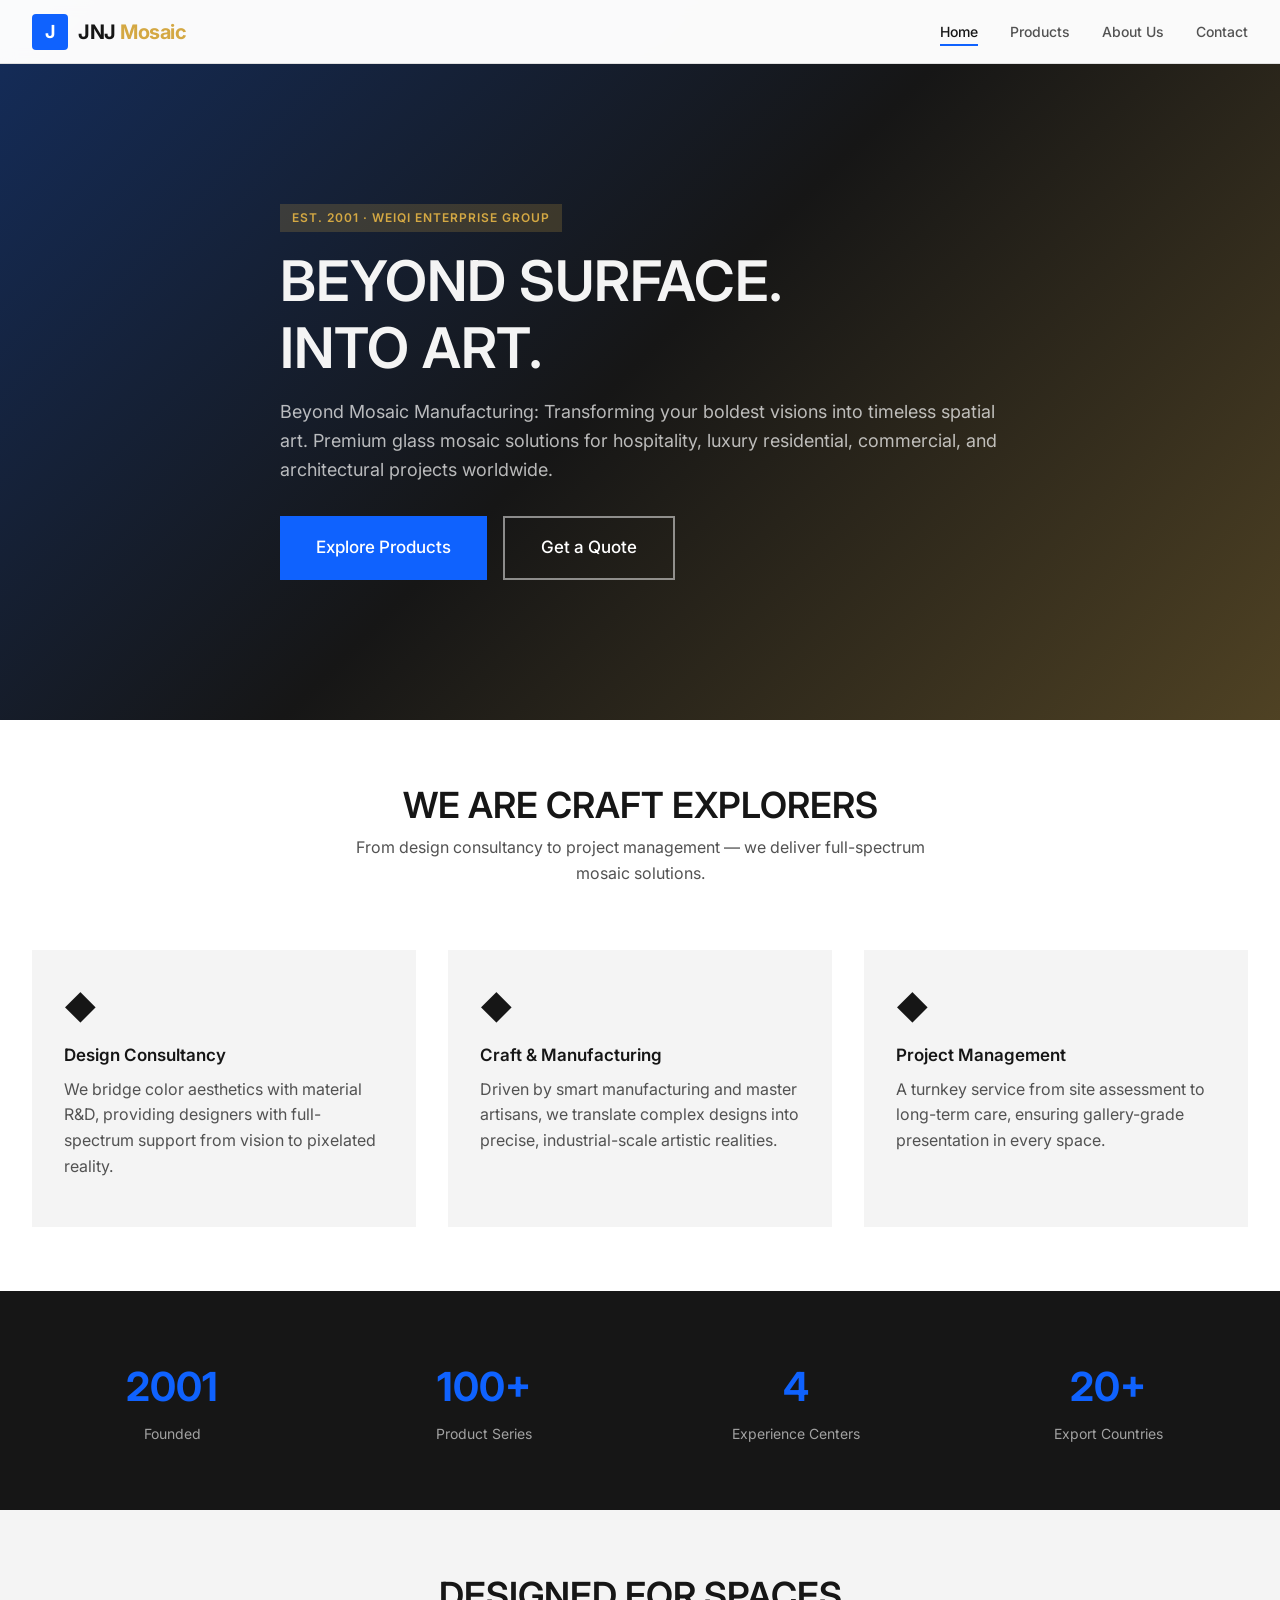
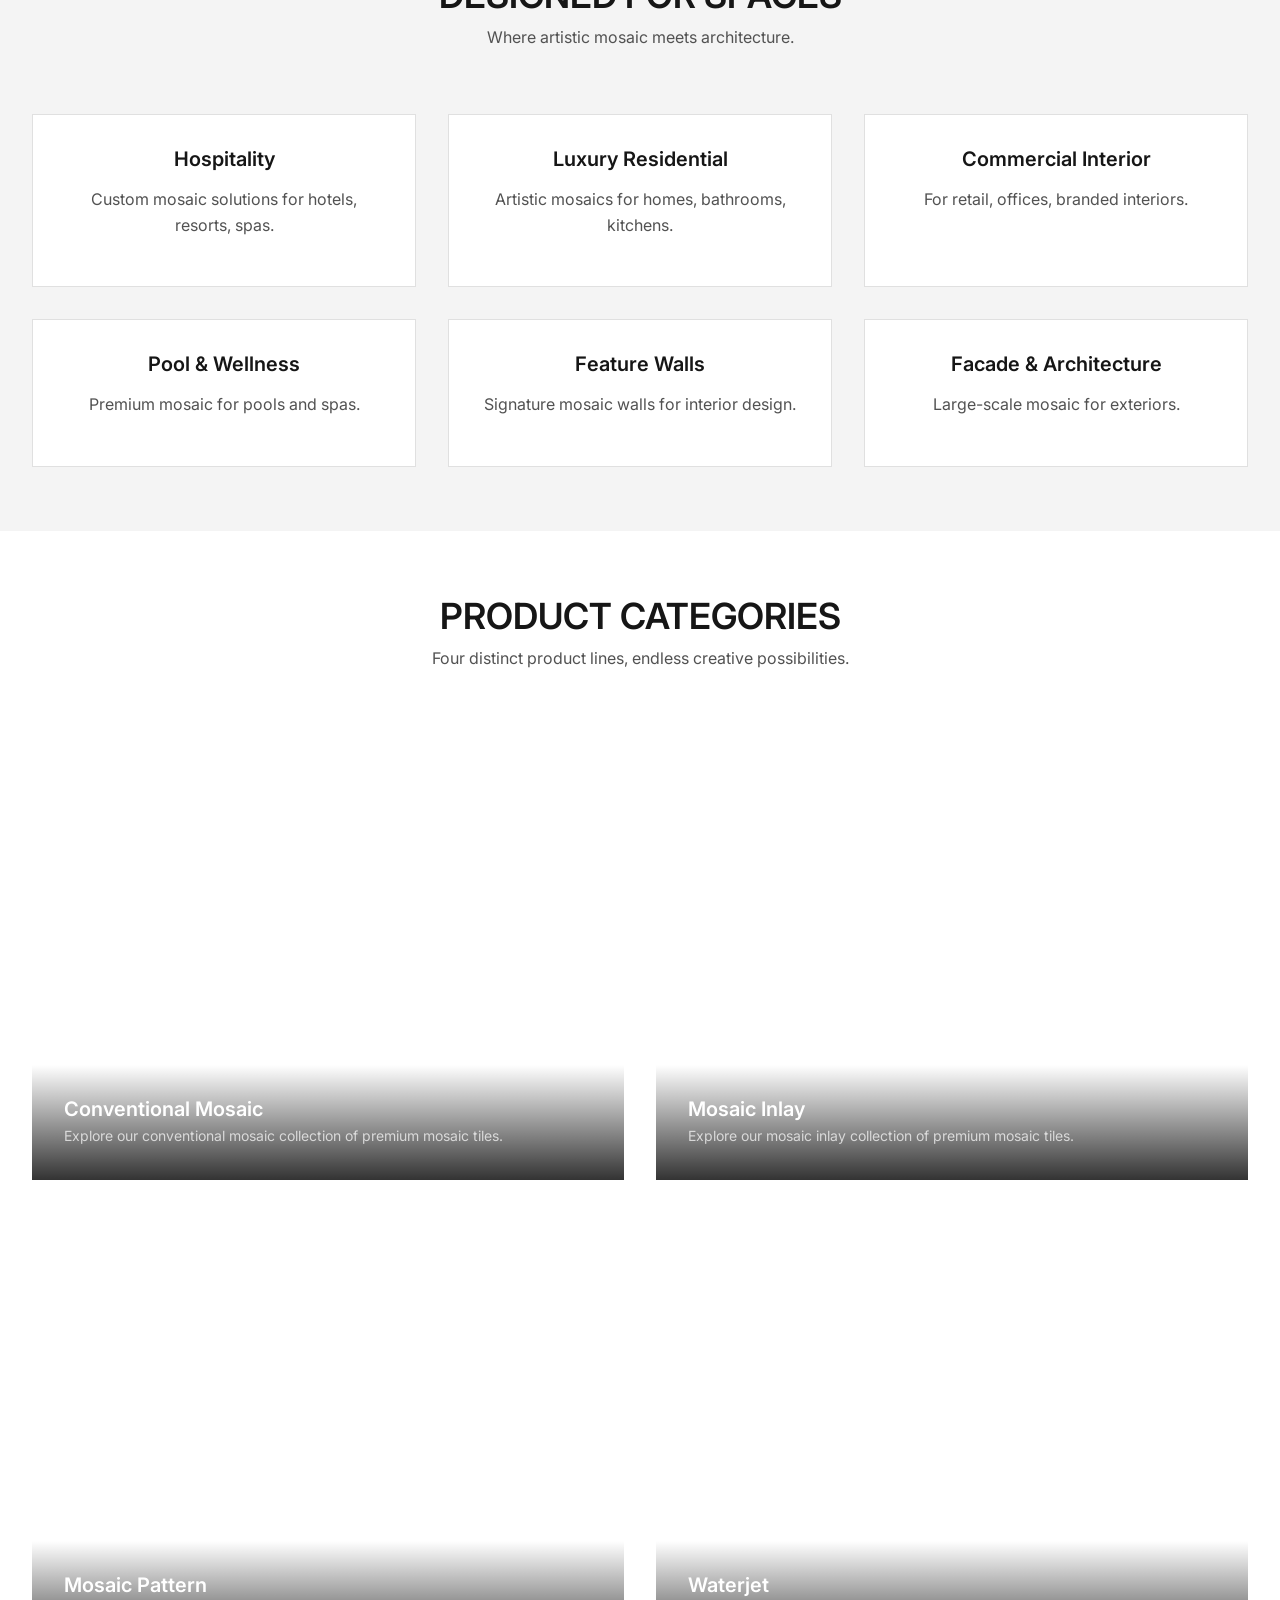
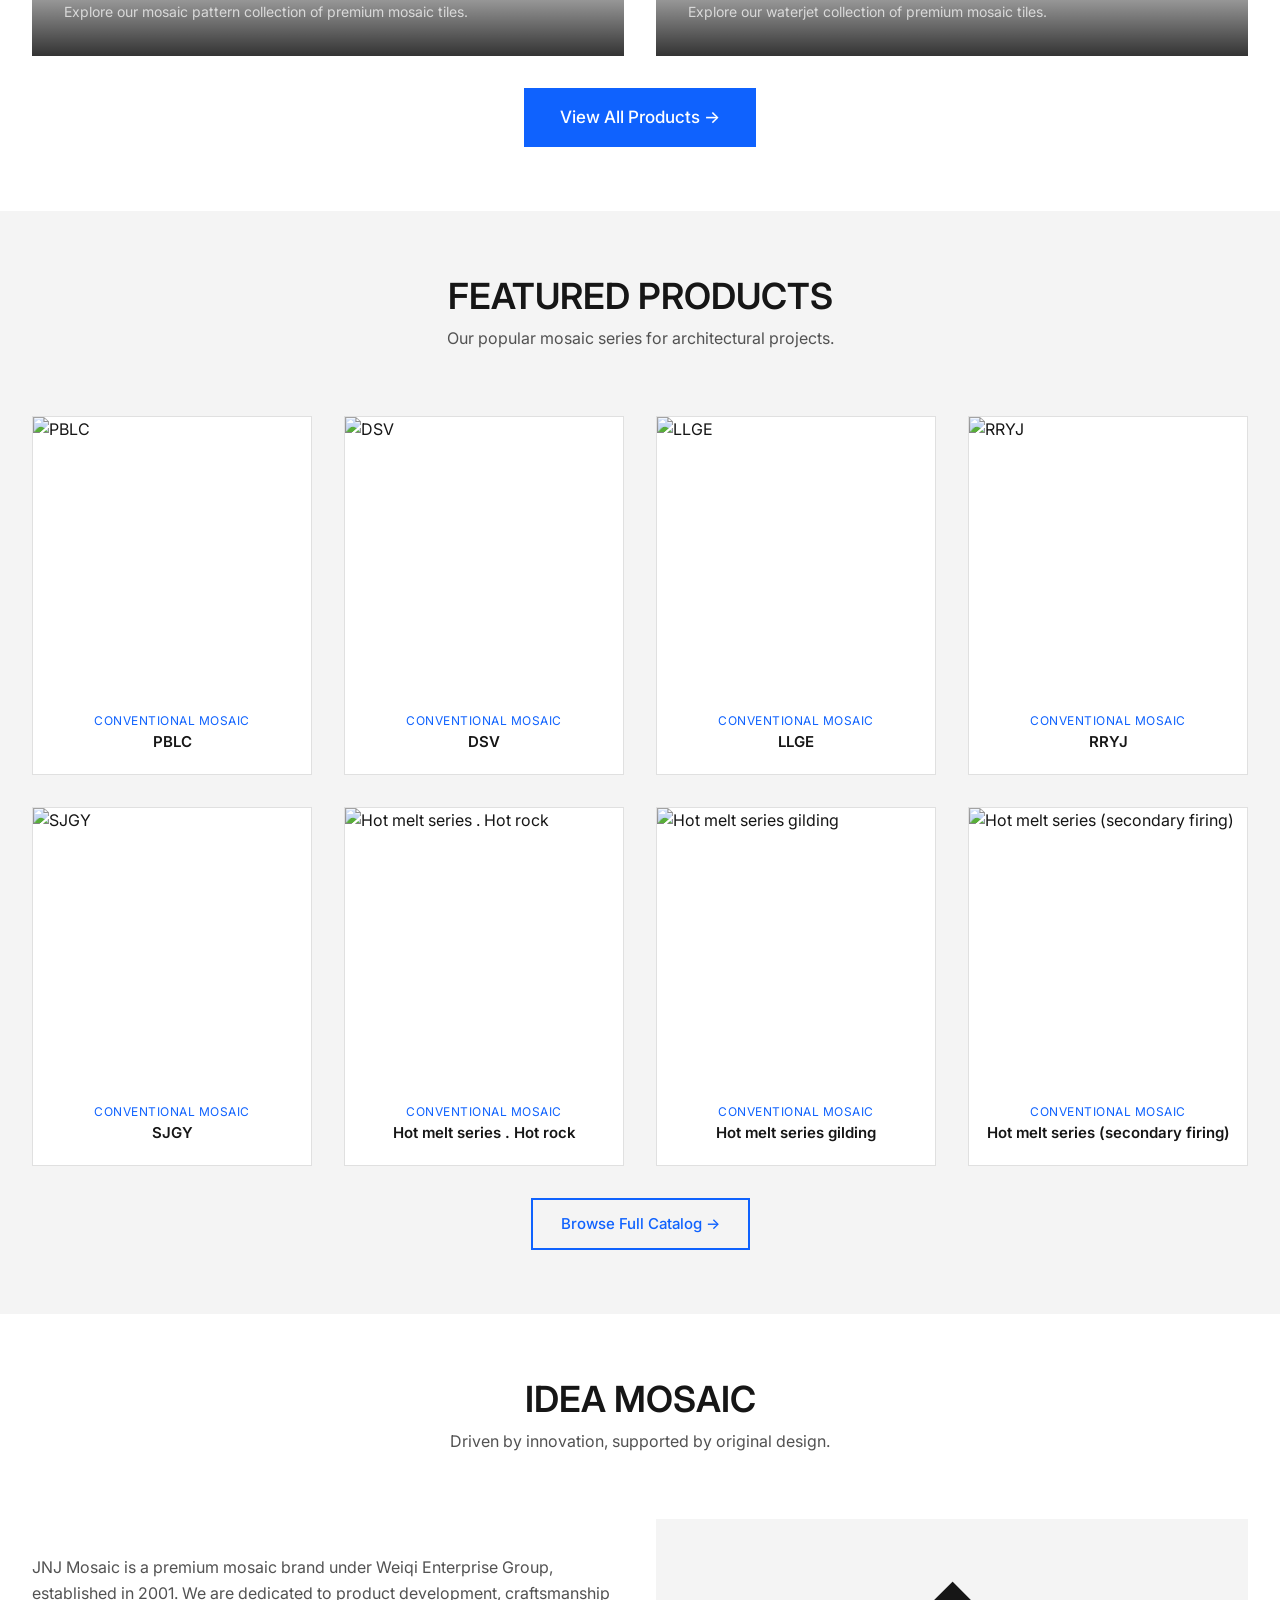
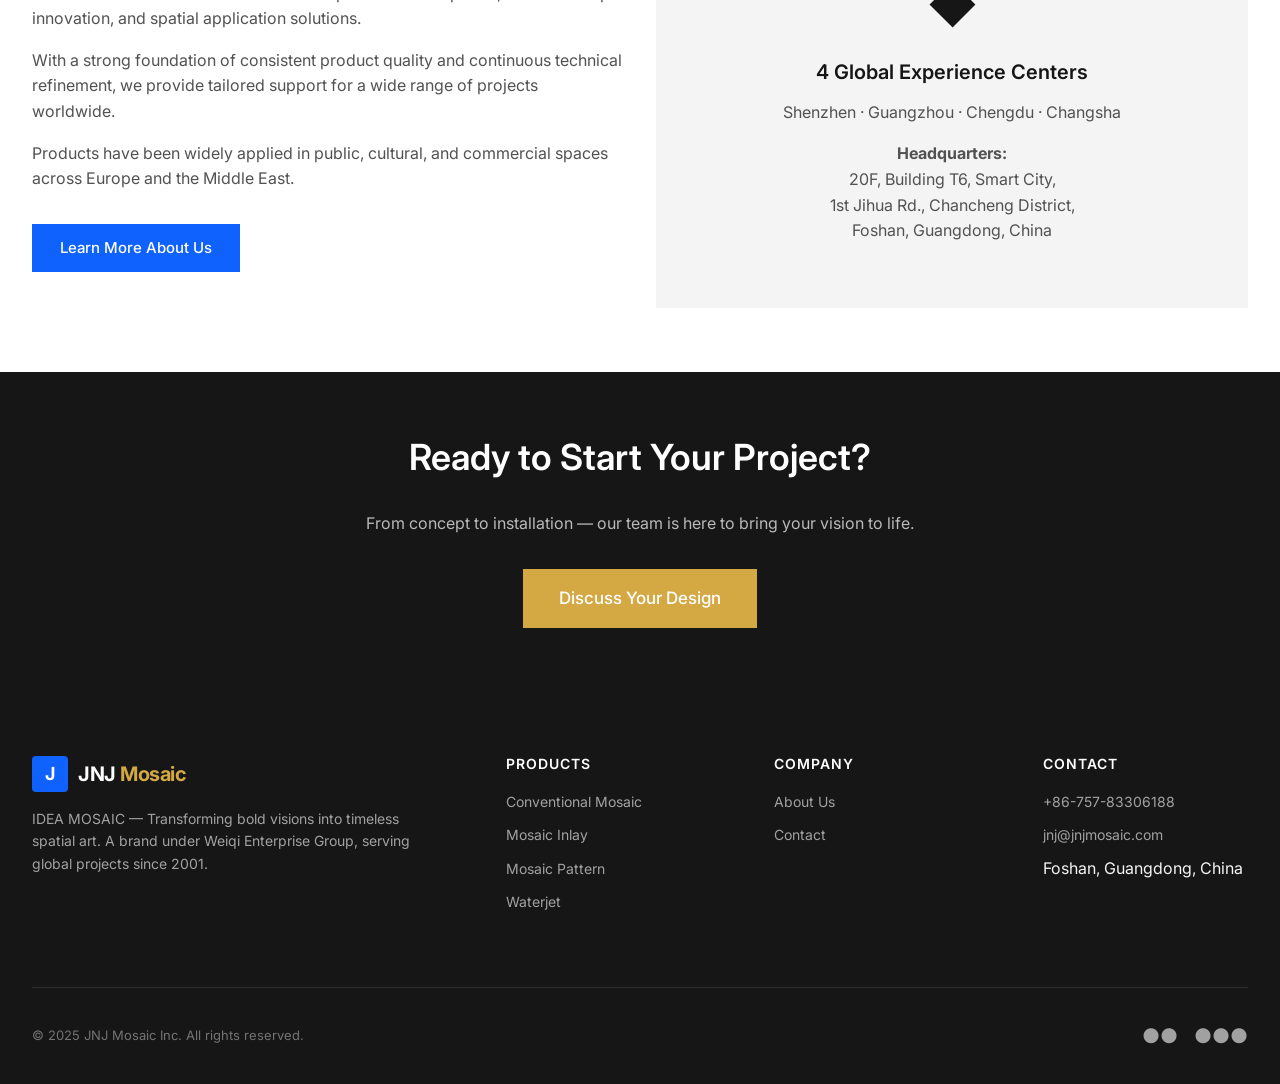
==== index.html @ 42813e52 "Add files via upload" ====
<!DOCTYPE html>
<html lang="en">
<head>
  <meta charset="UTF-8">
  <meta name="viewport" content="width=device-width, initial-scale=1.0">
  <meta name="title" content="JNJ Mosaic | Premium Glass Mosaic Tiles Manufacturer - Foshan, China">
  <meta name="description" content="JNJ Mosaic — premium glass mosaic tile manufacturer since 2001. Bespoke mosaic solutions for hospitality, luxury residential, and commercial projects worldwide.">
  <meta name="robots" content="index, follow">
  <meta property="og:type" content="website">
  <meta property="og:title" content="JNJ Mosaic | Premium Glass Mosaic Tiles Manufacturer - Foshan, China">
  <meta property="og:description" content="JNJ Mosaic — premium glass mosaic tile manufacturer since 2001. Bespoke mosaic solutions for hospitality, luxury residential, and commercial projects worldwide.">
  <meta property="og:url" content="https://jnjmosaic.vercel.app/">
  <meta name="twitter:card" content="summary_large_image">
  <link rel="preconnect" href="https://fonts.googleapis.com">
  <link rel="preconnect" href="https://fonts.gstatic.com" crossorigin>
  <link href="https://fonts.googleapis.com/css2?family=Inter:wght@400;500;600;700&display=swap" rel="stylesheet">
  <link rel="stylesheet" href="/css/style.css">
  <link rel="icon" type="image/svg+xml" href="data:image/svg+xml,<svg xmlns='http://www.w3.org/2000/svg' viewBox='0 0 36 36'><rect width='36' height='36' rx='4' fill='%230f62fe'/><text x='18' y='24' text-anchor='middle' fill='white' font-size='18' font-weight='700' font-family='Inter'>J</text></svg>">
  <title>JNJ Mosaic | Premium Glass Mosaic Tiles Manufacturer - Foshan, China</title>
</head>
<body>
  <header class="site-header">
    <div class="header-inner">
      <a href="/" class="logo">
        <svg width="36" height="36" viewBox="0 0 36 36" fill="none"><rect width="36" height="36" rx="4" fill="#0f62fe"/><text x="18" y="24" text-anchor="middle" fill="white" font-size="18" font-weight="700" font-family="Inter">J</text></svg>
        <span>JNJ <span class="accent">Mosaic</span></span>
      </a>
      <nav><ul class="nav-list">
        <li><a href="/" class="active">Home</a></li>
        <li><a href="/products.html" >Products</a></li>
        <li><a href="/about.html" >About Us</a></li>
        <li><a href="/contact.html" >Contact</a></li>
      </ul></nav>
      <button class="hamburger" aria-label="Menu">
        <span></span><span></span><span></span>
      </button>
    </div>
  </header>
  
<section class="hero">
  <div class="hero-bg" style="background:linear-gradient(135deg,#0f62fe 0%,#161616 50%,#d4a843 100%)"></div>
  <div class="container" style="position:relative;z-index:1">
    <div class="hero-content">
      <div class="hero-badge">Est. 2001 · Weiqi Enterprise Group</div>
      <h1>BEYOND SURFACE.<br>INTO ART.</h1>
      <p>Beyond Mosaic Manufacturing: Transforming your boldest visions into timeless spatial art. Premium glass mosaic solutions for hospitality, luxury residential, commercial, and architectural projects worldwide.</p>
      <div style="display:flex;gap:1rem;flex-wrap:wrap">
        <a href="/products.html" class="btn btn-primary btn-lg">Explore Products</a>
        <a href="/contact.html" class="btn btn-outline btn-lg" style="border-color:rgba(255,255,255,0.5);color:white">Get a Quote</a>
      </div>
    </div>
  </div>
</section>
<section class="section">
  <div class="container">
    <div class="section-title">
      <h2>WE ARE CRAFT EXPLORERS</h2>
      <p>From design consultancy to project management — we deliver full-spectrum mosaic solutions.</p>
    </div>
    <div class="feature-grid">
      <div class="card" style="padding:2rem;border:none;background:var(--color-bg-light)">
        <div class="feature-icon">&#9670;</div>
        <div class="feature-title">Design Consultancy</div>
        <p>We bridge color aesthetics with material R&D, providing designers with full-spectrum support from vision to pixelated reality.</p>
      </div>
      <div class="card" style="padding:2rem;border:none;background:var(--color-bg-light)">
        <div class="feature-icon">&#9670;</div>
        <div class="feature-title">Craft & Manufacturing</div>
        <p>Driven by smart manufacturing and master artisans, we translate complex designs into precise, industrial-scale artistic realities.</p>
      </div>
      <div class="card" style="padding:2rem;border:none;background:var(--color-bg-light)">
        <div class="feature-icon">&#9670;</div>
        <div class="feature-title">Project Management</div>
        <p>A turnkey service from site assessment to long-term care, ensuring gallery-grade presentation in every space.</p>
      </div>
    </div>
  </div>
</section>
<div class="section section-dark"><div class="container"><div class="stats-grid">
  <div><div class="stat-number">2001</div><div class="stat-label" style="color:rgba(255,255,255,0.6)">Founded</div></div>
  <div><div class="stat-number">100+</div><div class="stat-label" style="color:rgba(255,255,255,0.6)">Product Series</div></div>
  <div><div class="stat-number">4</div><div class="stat-label" style="color:rgba(255,255,255,0.6)">Experience Centers</div></div>
  <div><div class="stat-number">20+</div><div class="stat-label" style="color:rgba(255,255,255,0.6)">Export Countries</div></div>
</div></div></div>
<section class="section section-light"><div class="container"><div class="section-title"><h2>DESIGNED FOR SPACES</h2><p>Where artistic mosaic meets architecture.</p></div>
<div class="grid-3">
  <div class="card" style="text-align:center;padding:2rem"><h3>Hospitality</h3><p>Custom mosaic solutions for hotels, resorts, spas.</p></div>
  <div class="card" style="text-align:center;padding:2rem"><h3>Luxury Residential</h3><p>Artistic mosaics for homes, bathrooms, kitchens.</p></div>
  <div class="card" style="text-align:center;padding:2rem"><h3>Commercial Interior</h3><p>For retail, offices, branded interiors.</p></div>
  <div class="card" style="text-align:center;padding:2rem"><h3>Pool & Wellness</h3><p>Premium mosaic for pools and spas.</p></div>
  <div class="card" style="text-align:center;padding:2rem"><h3>Feature Walls</h3><p>Signature mosaic walls for interior design.</p></div>
  <div class="card" style="text-align:center;padding:2rem"><h3>Facade & Architecture</h3><p>Large-scale mosaic for exteriors.</p></div>
</div></div></section>
<section class="section"><div class="container"><div class="section-title"><h2>PRODUCT CATEGORIES</h2><p>Four distinct product lines, endless creative possibilities.</p></div>
<div class="grid-2">
    <a href="/products.html?cat=conventional-mosaic" class="cat-card">
      <img src="https://jnjmosaic.com/wp-content/uploads/2026/03/PBLC-021-效果图-5.jpg" alt="Conventional Mosaic" loading="lazy" onerror="this.style.display='none'">
      <div class="cat-card-overlay">
        <h3>Conventional Mosaic</h3>
        <p>Explore our conventional mosaic collection of premium mosaic tiles.</p>
      </div>
    </a>
    <a href="/products.html?cat=mosaic-inlay" class="cat-card">
      <img src="https://jnjmosaic.com/wp-content/uploads/2025/04/332-17.jpg" alt="Mosaic Inlay" loading="lazy" onerror="this.style.display='none'">
      <div class="cat-card-overlay">
        <h3>Mosaic Inlay</h3>
        <p>Explore our mosaic inlay collection of premium mosaic tiles.</p>
      </div>
    </a>
    <a href="/products.html?cat=mosaic-pattern" class="cat-card">
      <img src="https://jnjmosaic.com/wp-content/uploads/2025/06/JP2501-.jpg" alt="Mosaic Pattern" loading="lazy" onerror="this.style.display='none'">
      <div class="cat-card-overlay">
        <h3>Mosaic Pattern</h3>
        <p>Explore our mosaic pattern collection of premium mosaic tiles.</p>
      </div>
    </a>
    <a href="/products.html?cat=waterjet" class="cat-card">
      <img src="https://jnjmosaic.com/wp-content/uploads/2025/04/JLES-21-Sheet-Size：351X348mm.jpg" alt="Waterjet" loading="lazy" onerror="this.style.display='none'">
      <div class="cat-card-overlay">
        <h3>Waterjet</h3>
        <p>Explore our waterjet collection of premium mosaic tiles.</p>
      </div>
    </a></div>
<div style="text-align:center;margin-top:2rem"><a href="/products.html" class="btn btn-primary btn-lg">View All Products &#8594;</a></div></div></section>
<section class="section section-light"><div class="container"><div class="section-title"><h2>FEATURED PRODUCTS</h2><p>Our popular mosaic series for architectural projects.</p></div>
<div class="grid-4">
    <div class="product-card" data-name="PBLC" data-category="Conventional Mosaic" data-img="https://jnjmosaic.com/wp-content/uploads/2026/03/PBLC-021-效果图-5.jpg" data-desc="">
      <img class="card-img" src="https://jnjmosaic.com/wp-content/uploads/2026/03/PBLC-021-效果图-5.jpg" alt="PBLC" loading="lazy">
      <div class="card-body">
        <div class="card-category">Conventional Mosaic</div>
        <div class="card-title">PBLC</div>
      </div>
    </div>
    <div class="product-card" data-name="DSV" data-category="Conventional Mosaic" data-img="https://jnjmosaic.com/wp-content/uploads/2025/06/DSV-001-.jpg" data-desc="">
      <img class="card-img" src="https://jnjmosaic.com/wp-content/uploads/2025/06/DSV-001-.jpg" alt="DSV" loading="lazy">
      <div class="card-body">
        <div class="card-category">Conventional Mosaic</div>
        <div class="card-title">DSV</div>
      </div>
    </div>
    <div class="product-card" data-name="LLGE" data-category="Conventional Mosaic" data-img="https://jnjmosaic.com/wp-content/uploads/2025/06/LLGE70米15×148-Sheet-Size：306×300×7mm.jpg" data-desc="">
      <img class="card-img" src="https://jnjmosaic.com/wp-content/uploads/2025/06/LLGE70米15×148-Sheet-Size：306×300×7mm.jpg" alt="LLGE" loading="lazy">
      <div class="card-body">
        <div class="card-category">Conventional Mosaic</div>
        <div class="card-title">LLGE</div>
      </div>
    </div>
    <div class="product-card" data-name="RRYJ" data-category="Conventional Mosaic" data-img="https://jnjmosaic.com/wp-content/uploads/2025/06/RRYJ-008-Sheet-Size：300x300.jpg" data-desc="">
      <img class="card-img" src="https://jnjmosaic.com/wp-content/uploads/2025/06/RRYJ-008-Sheet-Size：300x300.jpg" alt="RRYJ" loading="lazy">
      <div class="card-body">
        <div class="card-category">Conventional Mosaic</div>
        <div class="card-title">RRYJ</div>
      </div>
    </div>
    <div class="product-card" data-name="SJGY" data-category="Conventional Mosaic" data-img="https://jnjmosaic.com/wp-content/uploads/2025/06/SJGY-004-Sheet-Size：300×300mm.jpg" data-desc="">
      <img class="card-img" src="https://jnjmosaic.com/wp-content/uploads/2025/06/SJGY-004-Sheet-Size：300×300mm.jpg" alt="SJGY" loading="lazy">
      <div class="card-body">
        <div class="card-category">Conventional Mosaic</div>
        <div class="card-title">SJGY</div>
      </div>
    </div>
    <div class="product-card" data-name="Hot melt series . Hot rock" data-category="Conventional Mosaic" data-img="https://jnjmosaic.com/wp-content/uploads/2025/01/11.jpg" data-desc="">
      <img class="card-img" src="https://jnjmosaic.com/wp-content/uploads/2025/01/11.jpg" alt="Hot melt series . Hot rock" loading="lazy">
      <div class="card-body">
        <div class="card-category">Conventional Mosaic</div>
        <div class="card-title">Hot melt series . Hot rock</div>
      </div>
    </div>
    <div class="product-card" data-name="Hot melt series gilding" data-category="Conventional Mosaic" data-img="https://jnjmosaic.com/wp-content/uploads/2025/04/CML122-：295×298mm-.jpg" data-desc="">
      <img class="card-img" src="https://jnjmosaic.com/wp-content/uploads/2025/04/CML122-：295×298mm-.jpg" alt="Hot melt series gilding" loading="lazy">
      <div class="card-body">
        <div class="card-category">Conventional Mosaic</div>
        <div class="card-title">Hot melt series gilding</div>
      </div>
    </div>
    <div class="product-card" data-name="Hot melt series (secondary firing)" data-category="Conventional Mosaic" data-img="https://jnjmosaic.com/wp-content/uploads/2025/04/LL7825A15×98-S.jpg" data-desc="">
      <img class="card-img" src="https://jnjmosaic.com/wp-content/uploads/2025/04/LL7825A15×98-S.jpg" alt="Hot melt series (secondary firing)" loading="lazy">
      <div class="card-body">
        <div class="card-category">Conventional Mosaic</div>
        <div class="card-title">Hot melt series (secondary firing)</div>
      </div>
    </div></div>
<div style="text-align:center;margin-top:2rem"><a href="/products.html" class="btn btn-outline">Browse Full Catalog &#8594;</a></div></div></section>
<section class="section"><div class="container"><div class="section-title"><h2>IDEA MOSAIC</h2><p>Driven by innovation, supported by original design.</p></div>
<div class="grid-2" style="align-items:center">
<div><p>JNJ Mosaic is a premium mosaic brand under Weiqi Enterprise Group, established in 2001. We are dedicated to product development, craftsmanship innovation, and spatial application solutions.</p>
<p>With a strong foundation of consistent product quality and continuous technical refinement, we provide tailored support for a wide range of projects worldwide.</p>
<p>Products have been widely applied in public, cultural, and commercial spaces across Europe and the Middle East.</p>
<a href="/about.html" class="btn btn-primary" style="margin-top:1rem">Learn More About Us</a></div>
<div class="card" style="padding:3rem;background:var(--color-bg-light);text-align:center;border:none">
<div style="font-size:3rem;margin-bottom:1rem">&#9670;</div><h3>4 Global Experience Centers</h3><p>Shenzhen · Guangzhou · Chengdu · Changsha</p>
<p style="margin-top:1rem"><strong>Headquarters:</strong><br>20F, Building T6, Smart City,<br>1st Jihua Rd., Chancheng District,<br>Foshan, Guangdong, China</p></div></div></div></section>
<section class="section section-dark" style="text-align:center"><div class="container">
<h2 style="color:white">Ready to Start Your Project?</h2>
<p style="color:rgba(255,255,255,0.7);max-width:600px;margin:0 auto 2rem">From concept to installation — our team is here to bring your vision to life.</p>
<a href="/contact.html" class="btn btn-accent btn-lg">Discuss Your Design</a></div></section>
<div class="modal-overlay" id="product-modal">
  <div class="modal"><button class="modal-close">&times;</button>
    <div class="modal-body">
      <img class="modal-img" id="modal-img" src="" alt="">
      <div id="modal-category" style="font-size:0.75rem;color:var(--color-primary);text-transform:uppercase;letter-spacing:1px;margin-bottom:0.5rem"></div>
      <h2 id="modal-name"></h2><p id="modal-desc"></p>
      <a href="/contact.html" class="btn btn-primary">Inquire Now</a>
    </div>
  </div>
</div>

  <footer class="site-footer">
    <div class="container">
      <div class="footer-grid">
        <div class="footer-brand">
          <a href="/" class="logo">
            <svg width="36" height="36" viewBox="0 0 36 36" fill="none"><rect width="36" height="36" rx="4" fill="#0f62fe"/><text x="18" y="24" text-anchor="middle" fill="white" font-size="18" font-weight="700" font-family="Inter">J</text></svg>
            <span style="color:white">JNJ <span class="accent">Mosaic</span></span>
          </a>
          <p>IDEA MOSAIC — Transforming bold visions into timeless spatial art. A brand under Weiqi Enterprise Group, serving global projects since 2001.</p>
        </div>
        <div class="footer-col">
          <h4>Products</h4>
          <ul>
            <li><a href="/products.html?cat=conventional-mosaic">Conventional Mosaic</a></li>
            <li><a href="/products.html?cat=mosaic-inlay">Mosaic Inlay</a></li>
            <li><a href="/products.html?cat=mosaic-pattern">Mosaic Pattern</a></li>
            <li><a href="/products.html?cat=waterjet">Waterjet</a></li>
          </ul>
        </div>
        <div class="footer-col">
          <h4>Company</h4>
          <ul>
            <li><a href="/about.html">About Us</a></li>
            <li><a href="/contact.html">Contact</a></li>
          </ul>
        </div>
        <div class="footer-col">
          <h4>Contact</h4>
          <ul>
            <li><a href="tel:+86-757-83306188">+86-757-83306188</a></li>
            <li><a href="mailto:jnj@jnjmosaic.com">jnj@jnjmosaic.com</a></li>
            <li>Foshan, Guangdong, China</li>
          </ul>
        </div>
      </div>
      <div class="footer-bottom">
        <span>&copy; 2025 JNJ Mosaic Inc. All rights reserved.</span>
        <div class="social-links">
          <a href="#" aria-label="Instagram">&#9679;&#9679;</a>
          <a href="#" aria-label="TikTok">&#9679;&#9679;&#9679;</a>
        </div>
      </div>
    </div>
  </footer>
  <script src="/js/main.js"></script>
</body>
</html>
---- css/style.css ----
/* =============================================
   JNJ Mosaic - B2B Export Website
   IBM Carbon-inspired Industrial Minimalist
   ============================================= */

:root {
  --color-primary: #0f62fe;
  --color-primary-hover: #0043ce;
  --color-accent: #d4a843;
  --color-accent-hover: #b8912e;
  --color-bg-dark: #161616;
  --color-bg-light: #f4f4f4;
  --color-bg-white: #ffffff;
  --color-text-primary: #161616;
  --color-text-secondary: #525252;
  --color-text-on-dark: #f4f4f4;
  --color-border: #e0e0e0;
  --color-success: #24a148;
  --color-warning: #f1c21b;
  --font-primary: 'Inter', -apple-system, BlinkMacSystemFont, sans-serif;
  --font-mono: 'JetBrains Mono', monospace;
  --spacing-xs: 0.25rem;
  --spacing-sm: 0.5rem;
  --spacing-md: 1rem;
  --spacing-lg: 2rem;
  --spacing-xl: 4rem;
  --max-width: 1280px;
  --header-height: 64px;
}

* { margin: 0; padding: 0; box-sizing: border-box; }

html { scroll-behavior: smooth; }

body {
  font-family: var(--font-primary);
  color: var(--color-text-primary);
  line-height: 1.6;
  background: var(--color-bg-white);
  -webkit-font-smoothing: antialiased;
}

/* ===== Typography ===== */
h1, h2, h3, h4, h5 { font-weight: 600; line-height: 1.2; }
h1 { font-size: clamp(2rem, 5vw, 3.5rem); }
h2 { font-size: clamp(1.5rem, 3vw, 2.25rem); margin-bottom: var(--spacing-lg); }
h3 { font-size: 1.25rem; margin-bottom: var(--spacing-md); }
p { margin-bottom: var(--spacing-md); color: var(--color-text-secondary); }
a { color: var(--color-primary); text-decoration: none; transition: color 0.2s; }
a:hover { color: var(--color-primary-hover); }

.container { max-width: var(--max-width); margin: 0 auto; padding: 0 var(--spacing-lg); }

/* ===== Buttons ===== */
.btn {
  display: inline-flex;
  align-items: center;
  gap: var(--spacing-sm);
  padding: 12px 28px;
  font-family: var(--font-primary);
  font-size: 0.9375rem;
  font-weight: 500;
  border: none;
  border-radius: 0;
  cursor: pointer;
  transition: all 0.2s;
  text-decoration: none;
}
.btn-primary {
  background: var(--color-primary);
  color: white;
}
.btn-primary:hover {
  background: var(--color-primary-hover);
  color: white;
}
.btn-outline {
  background: transparent;
  border: 2px solid var(--color-primary);
  color: var(--color-primary);
}
.btn-outline:hover {
  background: var(--color-primary);
  color: white;
}
.btn-accent {
  background: var(--color-accent);
  color: white;
}
.btn-accent:hover {
  background: var(--color-accent-hover);
  color: white;
}
.btn-lg { padding: 16px 36px; font-size: 1.0625rem; }

/* ===== Header ===== */
.site-header {
  position: fixed;
  top: 0;
  left: 0;
  right: 0;
  height: var(--header-height);
  background: rgba(255,255,255,0.98);
  border-bottom: 1px solid var(--color-border);
  z-index: 1000;
  backdrop-filter: blur(8px);
}
.header-inner {
  max-width: var(--max-width);
  margin: 0 auto;
  padding: 0 var(--spacing-lg);
  height: 100%;
  display: flex;
  align-items: center;
  justify-content: space-between;
}
.logo {
  display: flex;
  align-items: center;
  gap: 10px;
  text-decoration: none;
}
.logo img { height: 36px; }
.logo span {
  font-size: 1.25rem;
  font-weight: 700;
  color: var(--color-text-primary);
  letter-spacing: -0.5px;
}
.logo .accent { color: var(--color-accent); }

.nav-list {
  display: flex;
  list-style: none;
  gap: var(--spacing-lg);
  align-items: center;
}
.nav-list a {
  color: var(--color-text-secondary);
  font-size: 0.875rem;
  font-weight: 500;
  padding: 4px 0;
  border-bottom: 2px solid transparent;
  transition: all 0.2s;
}
.nav-list a:hover,
.nav-list a.active {
  color: var(--color-text-primary);
  border-bottom-color: var(--color-primary);
}

.hamburger {
  display: none;
  flex-direction: column;
  gap: 5px;
  cursor: pointer;
  background: none;
  border: none;
  padding: 4px;
}
.hamburger span {
  display: block;
  width: 24px;
  height: 2px;
  background: var(--color-text-primary);
  transition: all 0.3s;
}

/* ===== Hero ===== */
.hero {
  min-height: 80vh;
  display: flex;
  align-items: center;
  background: var(--color-bg-dark);
  color: var(--color-text-on-dark);
  padding-top: var(--header-height);
  position: relative;
  overflow: hidden;
}
.hero-bg {
  position: absolute;
  inset: 0;
  background-size: cover;
  background-position: center;
  opacity: 0.3;
}
.hero-content {
  position: relative;
  z-index: 1;
  max-width: 720px;
}
.hero h1 { margin-bottom: var(--spacing-md); }
.hero p { font-size: 1.125rem; color: rgba(255,255,255,0.7); margin-bottom: var(--spacing-lg); }
.hero-badge {
  display: inline-block;
  background: rgba(212,168,67,0.2);
  color: var(--color-accent);
  padding: 4px 12px;
  font-size: 0.75rem;
  font-weight: 600;
  letter-spacing: 1px;
  text-transform: uppercase;
  margin-bottom: var(--spacing-md);
}

/* ===== Sections ===== */
.section { padding: var(--spacing-xl) 0; }
.section-dark { background: var(--color-bg-dark); color: var(--color-text-on-dark); }
.section-dark p { color: rgba(255,255,255,0.7); }
.section-light { background: var(--color-bg-light); }
.section-title { text-align: center; margin-bottom: var(--spacing-xl); }
.section-title h2 { margin-bottom: var(--spacing-sm); }
.section-title p { max-width: 600px; margin: 0 auto; }

/* ===== Grids ===== */
.grid-2, .grid-3, .grid-4 {
  display: grid;
  gap: var(--spacing-lg);
}
.grid-2 { grid-template-columns: repeat(2, 1fr); }
.grid-3 { grid-template-columns: repeat(3, 1fr); }
.grid-4 { grid-template-columns: repeat(4, 1fr); }

/* ===== Cards ===== */
.card {
  background: var(--color-bg-white);
  border: 1px solid var(--color-border);
  transition: all 0.3s;
}
.card:hover { box-shadow: 0 8px 24px rgba(0,0,0,0.08); transform: translateY(-2px); }
.card-img {
  width: 100%;
  aspect-ratio: 1;
  object-fit: cover;
  display: block;
}
.card-body { padding: var(--spacing-md); }
.card-title { font-size: 1rem; font-weight: 600; margin-bottom: var(--spacing-xs); }
.card-text { font-size: 0.875rem; color: var(--color-text-secondary); }

/* ===== Product Card ===== */
.product-card {
  background: var(--color-bg-white);
  border: 1px solid var(--color-border);
  transition: all 0.3s;
  cursor: pointer;
}
.product-card:hover {
  box-shadow: 0 12px 32px rgba(0,0,0,0.1);
  transform: translateY(-4px);
}
.product-card .card-img {
  aspect-ratio: 1;
  object-fit: cover;
  width: 100%;
}
.product-card .card-body {
  padding: var(--spacing-md);
  text-align: center;
}
.product-card .card-title {
  font-size: 0.9375rem;
  margin-bottom: 4px;
}
.product-card .card-category {
  font-size: 0.75rem;
  color: var(--color-primary);
  text-transform: uppercase;
  letter-spacing: 0.5px;
}

/* ===== Category Cards ===== */
.cat-card {
  position: relative;
  overflow: hidden;
  aspect-ratio: 4/3;
  display: flex;
  align-items: flex-end;
  cursor: pointer;
  transition: all 0.3s;
}
.cat-card:hover { transform: scale(1.02); }
.cat-card img {
  position: absolute;
  inset: 0;
  width: 100%;
  height: 100%;
  object-fit: cover;
  transition: transform 0.5s;
}
.cat-card:hover img { transform: scale(1.1); }
.cat-card-overlay {
  position: relative;
  z-index: 1;
  padding: var(--spacing-lg);
  background: linear-gradient(transparent, rgba(0,0,0,0.8));
  width: 100%;
}
.cat-card-overlay h3 { color: white; margin-bottom: 4px; }
.cat-card-overlay p { color: rgba(255,255,255,0.7); font-size: 0.875rem; margin: 0; }

/* ===== Features ===== */
.feature-grid { display: grid; grid-template-columns: repeat(3, 1fr); gap: var(--spacing-lg); }
.feature-icon { font-size: 2rem; margin-bottom: var(--spacing-sm); }
.feature-title { font-weight: 600; margin-bottom: var(--spacing-sm); font-size: 1.0625rem; }

/* ===== Contact ===== */
.contact-grid {
  display: grid;
  grid-template-columns: 1fr 1fr;
  gap: var(--spacing-xl);
}
.contact-info h3 { margin-bottom: var(--spacing-sm); }
.contact-info p { margin-bottom: var(--spacing-sm); }
.contact-form input,
.contact-form textarea,
.contact-form select {
  width: 100%;
  padding: 12px 16px;
  border: 1px solid var(--color-border);
  font-family: var(--font-primary);
  font-size: 0.9375rem;
  transition: border-color 0.2s;
  background: var(--color-bg-white);
}
.contact-form input:focus,
.contact-form textarea:focus {
  outline: none;
  border-color: var(--color-primary);
}
.contact-form textarea { min-height: 140px; resize: vertical; }
.form-group { margin-bottom: var(--spacing-md); }
.form-row { display: grid; grid-template-columns: 1fr 1fr; gap: var(--spacing-md); }

/* ===== Modal ===== */
.modal-overlay {
  display: none;
  position: fixed;
  inset: 0;
  background: rgba(0,0,0,0.7);
  z-index: 2000;
  align-items: center;
  justify-content: center;
  padding: var(--spacing-lg);
}
.modal-overlay.active { display: flex; }
.modal {
  background: var(--color-bg-white);
  max-width: 900px;
  width: 100%;
  max-height: 85vh;
  overflow-y: auto;
  position: relative;
}
.modal-close {
  position: absolute;
  top: var(--spacing-md);
  right: var(--spacing-md);
  background: none;
  border: none;
  font-size: 1.5rem;
  cursor: pointer;
  color: var(--color-text-secondary);
  width: 40px;
  height: 40px;
  display: flex;
  align-items: center;
  justify-content: center;
  transition: color 0.2s;
}
.modal-close:hover { color: var(--color-text-primary); }
.modal-body { padding: var(--spacing-xl); }
.modal-img { width: 100%; max-height: 500px; object-fit: contain; margin-bottom: var(--spacing-lg); }
.modal h2 { margin-bottom: var(--spacing-md); }
.modal p { margin-bottom: var(--spacing-md); }

/* ===== Stats ===== */
.stats-grid { display: grid; grid-template-columns: repeat(4, 1fr); gap: var(--spacing-lg); text-align: center; }
.stat-number { font-size: 2.5rem; font-weight: 700; color: var(--color-primary); }
.stat-label { font-size: 0.875rem; color: var(--color-text-secondary); margin-top: 4px; }

/* ===== Breadcrumb ===== */
.breadcrumb {
  padding: calc(var(--header-height) + var(--spacing-lg)) 0 var(--spacing-md);
  font-size: 0.8125rem;
  color: var(--color-text-secondary);
}
.breadcrumb a { color: var(--color-text-secondary); }
.breadcrumb .current { color: var(--color-text-primary); font-weight: 500; }

/* ===== Footer ===== */
.site-footer {
  background: var(--color-bg-dark);
  color: var(--color-text-on-dark);
  padding: var(--spacing-xl) 0 var(--spacing-lg);
}
.footer-grid { display: grid; grid-template-columns: 2fr 1fr 1fr 1fr; gap: var(--spacing-xl); }
.footer-brand .logo { margin-bottom: var(--spacing-md); }
.footer-brand p { color: rgba(255,255,255,0.6); font-size: 0.875rem; }
.footer-col h4 { color: white; font-size: 0.875rem; text-transform: uppercase; letter-spacing: 1px; margin-bottom: var(--spacing-md); }
.footer-col ul { list-style: none; }
.footer-col li { margin-bottom: var(--spacing-sm); }
.footer-col a { color: rgba(255,255,255,0.6); font-size: 0.875rem; }
.footer-col a:hover { color: white; }
.footer-bottom {
  border-top: 1px solid rgba(255,255,255,0.1);
  padding-top: var(--spacing-lg);
  margin-top: var(--spacing-xl);
  display: flex;
  justify-content: space-between;
  align-items: center;
  font-size: 0.8125rem;
  color: rgba(255,255,255,0.4);
}
.social-links { display: flex; gap: var(--spacing-md); }
.social-links a { color: rgba(255,255,255,0.6); font-size: 1.25rem; }
.social-links a:hover { color: white; }

/* ===== Filter Bar ===== */
.filter-bar {
  display: flex;
  gap: var(--spacing-sm);
  flex-wrap: wrap;
  margin-bottom: var(--spacing-lg);
  justify-content: center;
}
.filter-btn {
  padding: 8px 20px;
  border: 1px solid var(--color-border);
  background: var(--color-bg-white);
  font-family: var(--font-primary);
  font-size: 0.875rem;
  cursor: pointer;
  transition: all 0.2s;
  color: var(--color-text-secondary);
}
.filter-btn:hover { border-color: var(--color-primary); color: var(--color-primary); }
.filter-btn.active {
  background: var(--color-primary);
  border-color: var(--color-primary);
  color: white;
}

/* ===== Responsive ===== */
@media (max-width: 1024px) {
  .grid-4 { grid-template-columns: repeat(3, 1fr); }
  .footer-grid { grid-template-columns: 1fr 1fr; }
  .stats-grid { grid-template-columns: repeat(2, 1fr); }
}

@media (max-width: 768px) {
  .nav-list {
    display: none;
    position: fixed;
    top: var(--header-height);
    left: 0;
    right: 0;
    background: white;
    flex-direction: column;
    padding: var(--spacing-lg);
    border-bottom: 1px solid var(--color-border);
    box-shadow: 0 8px 16px rgba(0,0,0,0.08);
  }
  .nav-list.open { display: flex; }
  .hamburger { display: flex; }
  .grid-2, .grid-3, .grid-4 { grid-template-columns: repeat(2, 1fr); }
  .contact-grid { grid-template-columns: 1fr; }
  .feature-grid { grid-template-columns: 1fr; }
  .hero { min-height: 60vh; }
  .form-row { grid-template-columns: 1fr; }
}

@media (max-width: 480px) {
  .grid-2, .grid-3, .grid-4 { grid-template-columns: 1fr; }
  .stats-grid { grid-template-columns: 1fr 1fr; }
  .footer-grid { grid-template-columns: 1fr; }
  .container { padding: 0 var(--spacing-md); }
  .section { padding: var(--spacing-lg) 0; }
}
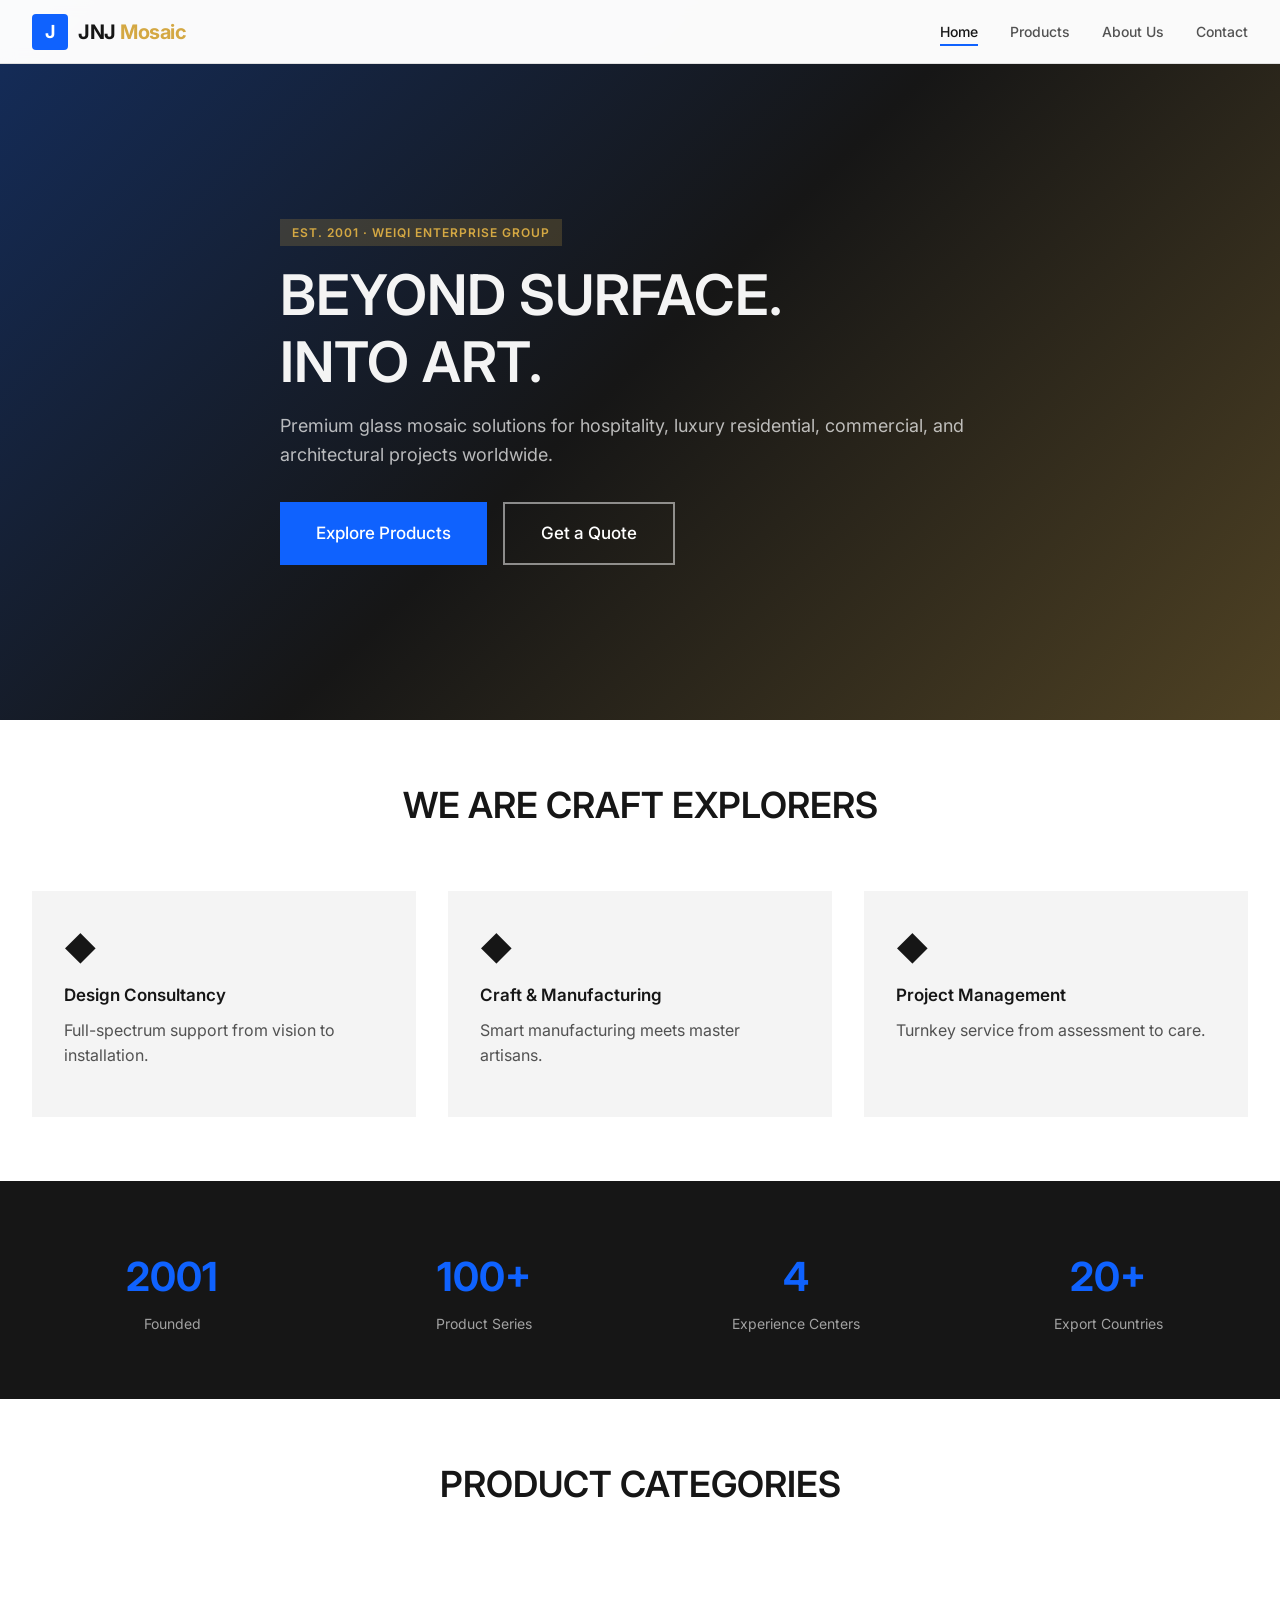
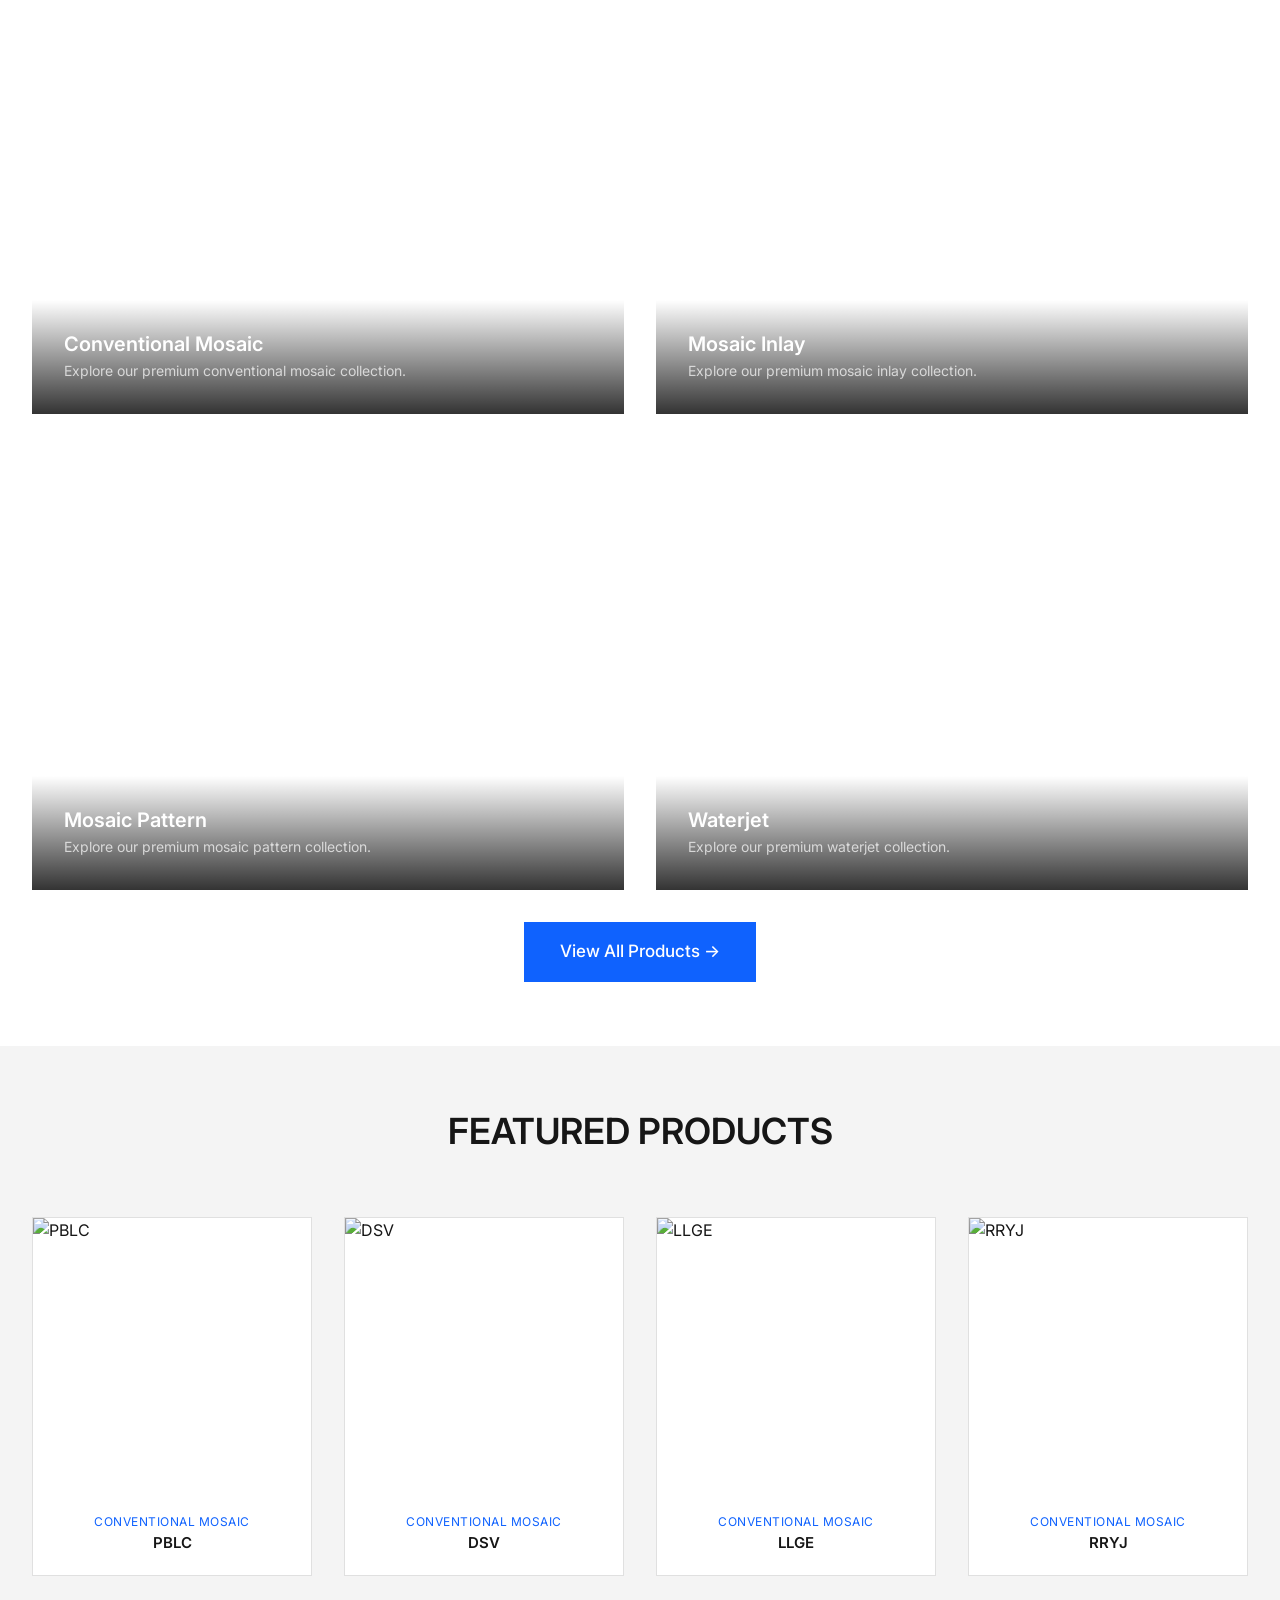
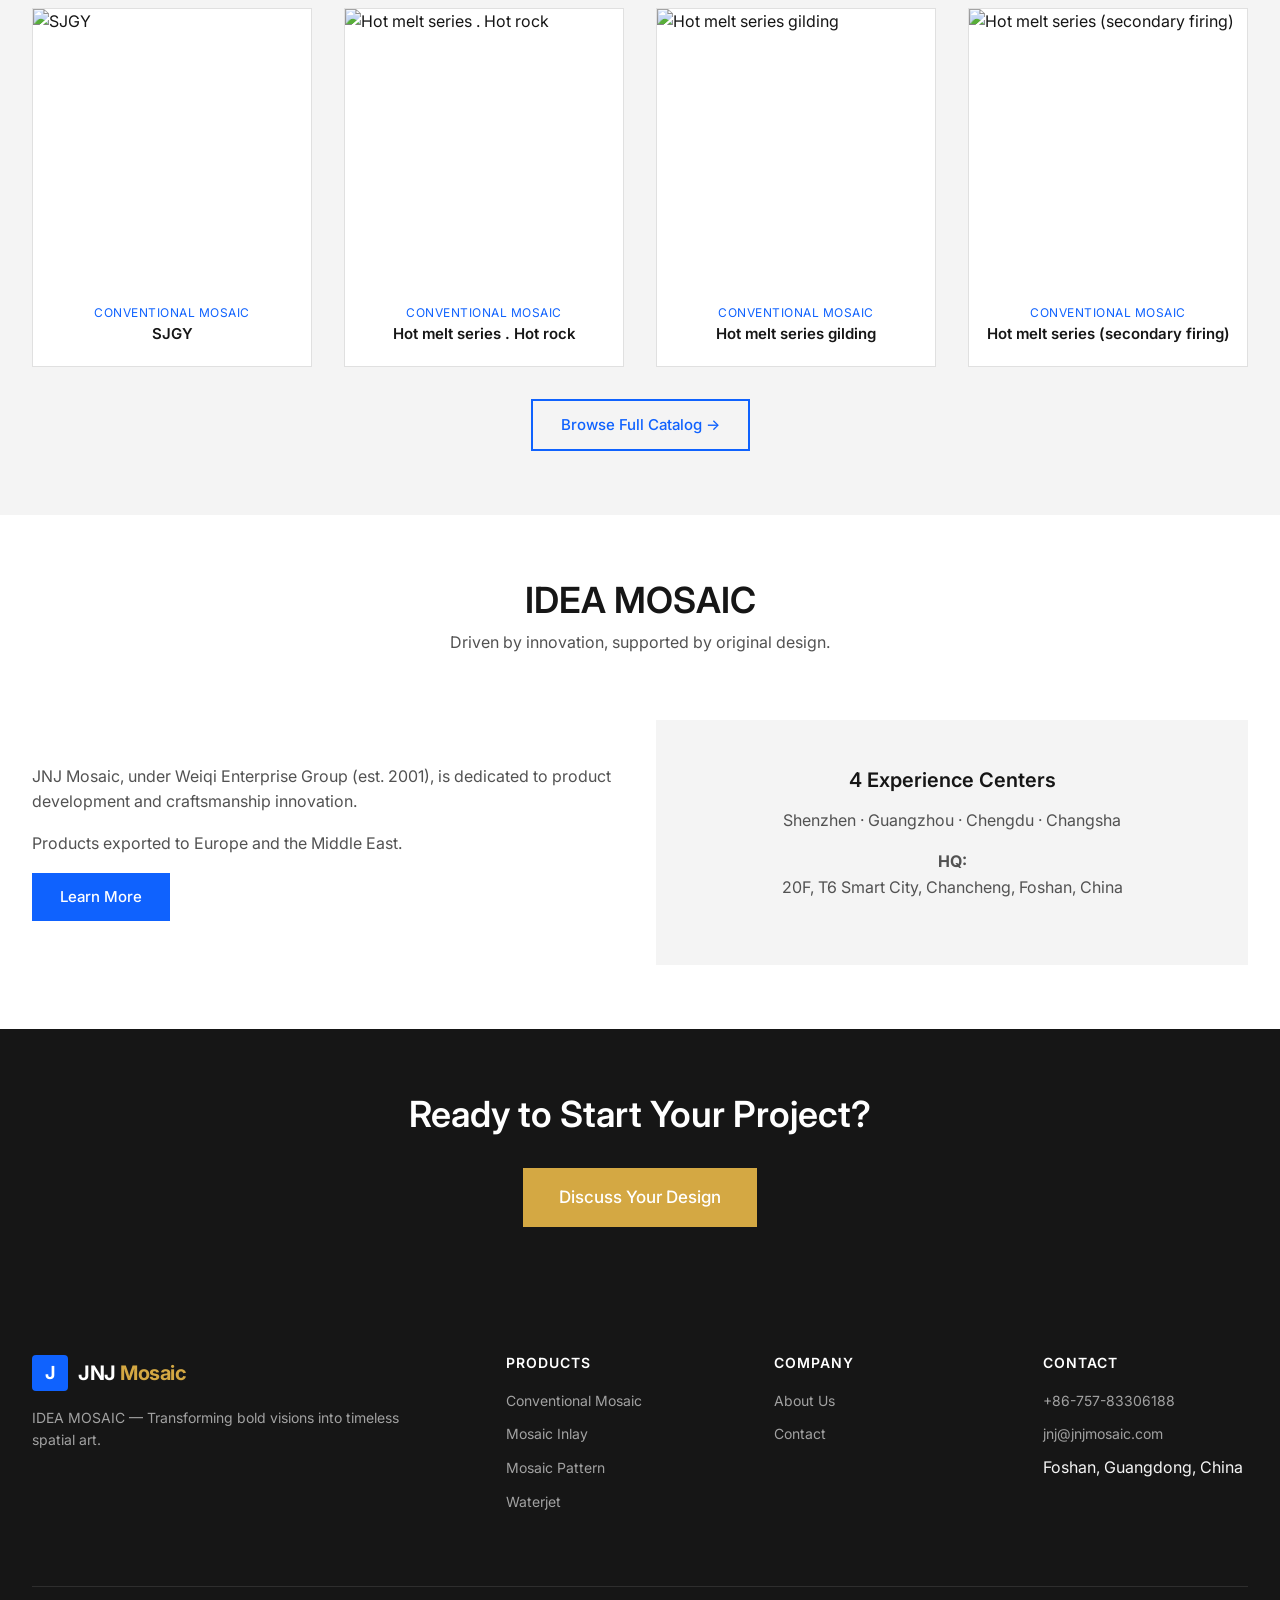
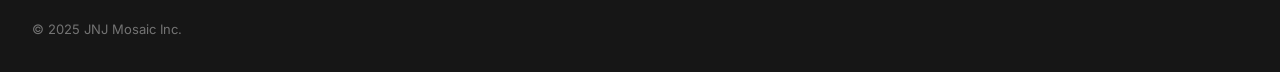
==== commit 0e60aaa9: "Add files via upload" ====
--- a/index.html
+++ b/index.html
@@ -4,231 +4,123 @@
   <meta charset="UTF-8">
   <meta name="viewport" content="width=device-width, initial-scale=1.0">
   <meta name="title" content="JNJ Mosaic | Premium Glass Mosaic Tiles Manufacturer - Foshan, China">
-  <meta name="description" content="JNJ Mosaic — premium glass mosaic tile manufacturer since 2001. Bespoke mosaic solutions for hospitality, luxury residential, and commercial projects worldwide.">
+  <meta name="description" content="JNJ Mosaic — premium glass mosaic tile manufacturer since 2001.">
   <meta name="robots" content="index, follow">
   <meta property="og:type" content="website">
   <meta property="og:title" content="JNJ Mosaic | Premium Glass Mosaic Tiles Manufacturer - Foshan, China">
-  <meta property="og:description" content="JNJ Mosaic — premium glass mosaic tile manufacturer since 2001. Bespoke mosaic solutions for hospitality, luxury residential, and commercial projects worldwide.">
-  <meta property="og:url" content="https://jnjmosaic.vercel.app/">
+  <meta property="og:description" content="JNJ Mosaic — premium glass mosaic tile manufacturer since 2001.">
+  <meta property="og:url" content="https://myjerry243.github.io/jnjmosaic/">
   <meta name="twitter:card" content="summary_large_image">
   <link rel="preconnect" href="https://fonts.googleapis.com">
   <link rel="preconnect" href="https://fonts.gstatic.com" crossorigin>
   <link href="https://fonts.googleapis.com/css2?family=Inter:wght@400;500;600;700&display=swap" rel="stylesheet">
-  <link rel="stylesheet" href="/css/style.css">
-  <link rel="icon" type="image/svg+xml" href="data:image/svg+xml,<svg xmlns='http://www.w3.org/2000/svg' viewBox='0 0 36 36'><rect width='36' height='36' rx='4' fill='%230f62fe'/><text x='18' y='24' text-anchor='middle' fill='white' font-size='18' font-weight='700' font-family='Inter'>J</text></svg>">
+  <link rel="stylesheet" href="css/style.css">
+  <link rel="icon" href="data:image/svg+xml,<svg xmlns='http://www.w3.org/2000/svg' viewBox='0 0 36 36'><rect width='36' height='36' rx='4' fill='%230f62fe'/><text x='18' y='24' text-anchor='middle' fill='white' font-size='18' font-weight='700'>J</text></svg>">
   <title>JNJ Mosaic | Premium Glass Mosaic Tiles Manufacturer - Foshan, China</title>
 </head>
 <body>
   <header class="site-header">
     <div class="header-inner">
-      <a href="/" class="logo">
+      <a href="" class="logo">
         <svg width="36" height="36" viewBox="0 0 36 36" fill="none"><rect width="36" height="36" rx="4" fill="#0f62fe"/><text x="18" y="24" text-anchor="middle" fill="white" font-size="18" font-weight="700" font-family="Inter">J</text></svg>
         <span>JNJ <span class="accent">Mosaic</span></span>
       </a>
       <nav><ul class="nav-list">
-        <li><a href="/" class="active">Home</a></li>
-        <li><a href="/products.html" >Products</a></li>
-        <li><a href="/about.html" >About Us</a></li>
-        <li><a href="/contact.html" >Contact</a></li>
+        <li><a href="" class="active">Home</a></li>
+        <li><a href="products.html" >Products</a></li>
+        <li><a href="about.html" >About Us</a></li>
+        <li><a href="contact.html" >Contact</a></li>
       </ul></nav>
-      <button class="hamburger" aria-label="Menu">
-        <span></span><span></span><span></span>
-      </button>
+      <button class="hamburger" aria-label="Menu"><span></span><span></span><span></span></button>
     </div>
   </header>
   
-<section class="hero">
-  <div class="hero-bg" style="background:linear-gradient(135deg,#0f62fe 0%,#161616 50%,#d4a843 100%)"></div>
-  <div class="container" style="position:relative;z-index:1">
-    <div class="hero-content">
-      <div class="hero-badge">Est. 2001 · Weiqi Enterprise Group</div>
-      <h1>BEYOND SURFACE.<br>INTO ART.</h1>
-      <p>Beyond Mosaic Manufacturing: Transforming your boldest visions into timeless spatial art. Premium glass mosaic solutions for hospitality, luxury residential, commercial, and architectural projects worldwide.</p>
-      <div style="display:flex;gap:1rem;flex-wrap:wrap">
-        <a href="/products.html" class="btn btn-primary btn-lg">Explore Products</a>
-        <a href="/contact.html" class="btn btn-outline btn-lg" style="border-color:rgba(255,255,255,0.5);color:white">Get a Quote</a>
-      </div>
-    </div>
-  </div>
-</section>
-<section class="section">
-  <div class="container">
-    <div class="section-title">
-      <h2>WE ARE CRAFT EXPLORERS</h2>
-      <p>From design consultancy to project management — we deliver full-spectrum mosaic solutions.</p>
-    </div>
-    <div class="feature-grid">
-      <div class="card" style="padding:2rem;border:none;background:var(--color-bg-light)">
-        <div class="feature-icon">&#9670;</div>
-        <div class="feature-title">Design Consultancy</div>
-        <p>We bridge color aesthetics with material R&D, providing designers with full-spectrum support from vision to pixelated reality.</p>
-      </div>
-      <div class="card" style="padding:2rem;border:none;background:var(--color-bg-light)">
-        <div class="feature-icon">&#9670;</div>
-        <div class="feature-title">Craft & Manufacturing</div>
-        <p>Driven by smart manufacturing and master artisans, we translate complex designs into precise, industrial-scale artistic realities.</p>
-      </div>
-      <div class="card" style="padding:2rem;border:none;background:var(--color-bg-light)">
-        <div class="feature-icon">&#9670;</div>
-        <div class="feature-title">Project Management</div>
-        <p>A turnkey service from site assessment to long-term care, ensuring gallery-grade presentation in every space.</p>
-      </div>
-    </div>
-  </div>
-</section>
+<section class="hero"><div class="hero-bg" style="background:linear-gradient(135deg,#0f62fe,#161616 50%,#d4a843)"></div>
+<div class="container" style="position:relative;z-index:1"><div class="hero-content">
+<div class="hero-badge">Est. 2001 · Weiqi Enterprise Group</div>
+<h1>BEYOND SURFACE.<br>INTO ART.</h1>
+<p>Premium glass mosaic solutions for hospitality, luxury residential, commercial, and architectural projects worldwide.</p>
+<div style="display:flex;gap:1rem;flex-wrap:wrap">
+<a href="products.html" class="btn btn-primary btn-lg">Explore Products</a>
+<a href="contact.html" class="btn btn-outline btn-lg" style="border-color:rgba(255,255,255,0.5);color:white">Get a Quote</a>
+</div></div></div></section>
+<section class="section"><div class="container"><div class="section-title"><h2>WE ARE CRAFT EXPLORERS</h2></div>
+<div class="feature-grid">
+<div class="card" style="padding:2rem;border:none;background:var(--color-bg-light)"><div class="feature-icon">&#9670;</div><div class="feature-title">Design Consultancy</div><p>Full-spectrum support from vision to installation.</p></div>
+<div class="card" style="padding:2rem;border:none;background:var(--color-bg-light)"><div class="feature-icon">&#9670;</div><div class="feature-title">Craft & Manufacturing</div><p>Smart manufacturing meets master artisans.</p></div>
+<div class="card" style="padding:2rem;border:none;background:var(--color-bg-light)"><div class="feature-icon">&#9670;</div><div class="feature-title">Project Management</div><p>Turnkey service from assessment to care.</p></div>
+</div></div></section>
 <div class="section section-dark"><div class="container"><div class="stats-grid">
-  <div><div class="stat-number">2001</div><div class="stat-label" style="color:rgba(255,255,255,0.6)">Founded</div></div>
-  <div><div class="stat-number">100+</div><div class="stat-label" style="color:rgba(255,255,255,0.6)">Product Series</div></div>
-  <div><div class="stat-number">4</div><div class="stat-label" style="color:rgba(255,255,255,0.6)">Experience Centers</div></div>
-  <div><div class="stat-number">20+</div><div class="stat-label" style="color:rgba(255,255,255,0.6)">Export Countries</div></div>
+<div><div class="stat-number">2001</div><div class="stat-label" style="color:rgba(255,255,255,0.6)">Founded</div></div>
+<div><div class="stat-number">100+</div><div class="stat-label" style="color:rgba(255,255,255,0.6)">Product Series</div></div>
+<div><div class="stat-number">4</div><div class="stat-label" style="color:rgba(255,255,255,0.6)">Experience Centers</div></div>
+<div><div class="stat-number">20+</div><div class="stat-label" style="color:rgba(255,255,255,0.6)">Export Countries</div></div>
 </div></div></div>
-<section class="section section-light"><div class="container"><div class="section-title"><h2>DESIGNED FOR SPACES</h2><p>Where artistic mosaic meets architecture.</p></div>
-<div class="grid-3">
-  <div class="card" style="text-align:center;padding:2rem"><h3>Hospitality</h3><p>Custom mosaic solutions for hotels, resorts, spas.</p></div>
-  <div class="card" style="text-align:center;padding:2rem"><h3>Luxury Residential</h3><p>Artistic mosaics for homes, bathrooms, kitchens.</p></div>
-  <div class="card" style="text-align:center;padding:2rem"><h3>Commercial Interior</h3><p>For retail, offices, branded interiors.</p></div>
-  <div class="card" style="text-align:center;padding:2rem"><h3>Pool & Wellness</h3><p>Premium mosaic for pools and spas.</p></div>
-  <div class="card" style="text-align:center;padding:2rem"><h3>Feature Walls</h3><p>Signature mosaic walls for interior design.</p></div>
-  <div class="card" style="text-align:center;padding:2rem"><h3>Facade & Architecture</h3><p>Large-scale mosaic for exteriors.</p></div>
-</div></div></section>
-<section class="section"><div class="container"><div class="section-title"><h2>PRODUCT CATEGORIES</h2><p>Four distinct product lines, endless creative possibilities.</p></div>
+<section class="section"><div class="container"><div class="section-title"><h2>PRODUCT CATEGORIES</h2></div>
 <div class="grid-2">
-    <a href="/products.html?cat=conventional-mosaic" class="cat-card">
+    <a href="products.html?cat=conventional-mosaic" class="cat-card">
       <img src="https://jnjmosaic.com/wp-content/uploads/2026/03/PBLC-021-效果图-5.jpg" alt="Conventional Mosaic" loading="lazy" onerror="this.style.display='none'">
-      <div class="cat-card-overlay">
-        <h3>Conventional Mosaic</h3>
-        <p>Explore our conventional mosaic collection of premium mosaic tiles.</p>
-      </div>
+      <div class="cat-card-overlay"><h3>Conventional Mosaic</h3><p>Explore our premium conventional mosaic collection.</p></div>
     </a>
-    <a href="/products.html?cat=mosaic-inlay" class="cat-card">
+    <a href="products.html?cat=mosaic-inlay" class="cat-card">
       <img src="https://jnjmosaic.com/wp-content/uploads/2025/04/332-17.jpg" alt="Mosaic Inlay" loading="lazy" onerror="this.style.display='none'">
-      <div class="cat-card-overlay">
-        <h3>Mosaic Inlay</h3>
-        <p>Explore our mosaic inlay collection of premium mosaic tiles.</p>
-      </div>
+      <div class="cat-card-overlay"><h3>Mosaic Inlay</h3><p>Explore our premium mosaic inlay collection.</p></div>
     </a>
-    <a href="/products.html?cat=mosaic-pattern" class="cat-card">
+    <a href="products.html?cat=mosaic-pattern" class="cat-card">
       <img src="https://jnjmosaic.com/wp-content/uploads/2025/06/JP2501-.jpg" alt="Mosaic Pattern" loading="lazy" onerror="this.style.display='none'">
-      <div class="cat-card-overlay">
-        <h3>Mosaic Pattern</h3>
-        <p>Explore our mosaic pattern collection of premium mosaic tiles.</p>
-      </div>
+      <div class="cat-card-overlay"><h3>Mosaic Pattern</h3><p>Explore our premium mosaic pattern collection.</p></div>
     </a>
-    <a href="/products.html?cat=waterjet" class="cat-card">
+    <a href="products.html?cat=waterjet" class="cat-card">
       <img src="https://jnjmosaic.com/wp-content/uploads/2025/04/JLES-21-Sheet-Size：351X348mm.jpg" alt="Waterjet" loading="lazy" onerror="this.style.display='none'">
-      <div class="cat-card-overlay">
-        <h3>Waterjet</h3>
-        <p>Explore our waterjet collection of premium mosaic tiles.</p>
-      </div>
+      <div class="cat-card-overlay"><h3>Waterjet</h3><p>Explore our premium waterjet collection.</p></div>
     </a></div>
-<div style="text-align:center;margin-top:2rem"><a href="/products.html" class="btn btn-primary btn-lg">View All Products &#8594;</a></div></div></section>
-<section class="section section-light"><div class="container"><div class="section-title"><h2>FEATURED PRODUCTS</h2><p>Our popular mosaic series for architectural projects.</p></div>
-<div class="grid-4">
-    <div class="product-card" data-name="PBLC" data-category="Conventional Mosaic" data-img="https://jnjmosaic.com/wp-content/uploads/2026/03/PBLC-021-效果图-5.jpg" data-desc="">
-      <img class="card-img" src="https://jnjmosaic.com/wp-content/uploads/2026/03/PBLC-021-效果图-5.jpg" alt="PBLC" loading="lazy">
-      <div class="card-body">
-        <div class="card-category">Conventional Mosaic</div>
-        <div class="card-title">PBLC</div>
-      </div>
-    </div>
-    <div class="product-card" data-name="DSV" data-category="Conventional Mosaic" data-img="https://jnjmosaic.com/wp-content/uploads/2025/06/DSV-001-.jpg" data-desc="">
-      <img class="card-img" src="https://jnjmosaic.com/wp-content/uploads/2025/06/DSV-001-.jpg" alt="DSV" loading="lazy">
-      <div class="card-body">
-        <div class="card-category">Conventional Mosaic</div>
-        <div class="card-title">DSV</div>
-      </div>
-    </div>
-    <div class="product-card" data-name="LLGE" data-category="Conventional Mosaic" data-img="https://jnjmosaic.com/wp-content/uploads/2025/06/LLGE70米15×148-Sheet-Size：306×300×7mm.jpg" data-desc="">
-      <img class="card-img" src="https://jnjmosaic.com/wp-content/uploads/2025/06/LLGE70米15×148-Sheet-Size：306×300×7mm.jpg" alt="LLGE" loading="lazy">
-      <div class="card-body">
-        <div class="card-category">Conventional Mosaic</div>
-        <div class="card-title">LLGE</div>
-      </div>
-    </div>
-    <div class="product-card" data-name="RRYJ" data-category="Conventional Mosaic" data-img="https://jnjmosaic.com/wp-content/uploads/2025/06/RRYJ-008-Sheet-Size：300x300.jpg" data-desc="">
-      <img class="card-img" src="https://jnjmosaic.com/wp-content/uploads/2025/06/RRYJ-008-Sheet-Size：300x300.jpg" alt="RRYJ" loading="lazy">
-      <div class="card-body">
-        <div class="card-category">Conventional Mosaic</div>
-        <div class="card-title">RRYJ</div>
-      </div>
-    </div>
-    <div class="product-card" data-name="SJGY" data-category="Conventional Mosaic" data-img="https://jnjmosaic.com/wp-content/uploads/2025/06/SJGY-004-Sheet-Size：300×300mm.jpg" data-desc="">
-      <img class="card-img" src="https://jnjmosaic.com/wp-content/uploads/2025/06/SJGY-004-Sheet-Size：300×300mm.jpg" alt="SJGY" loading="lazy">
-      <div class="card-body">
-        <div class="card-category">Conventional Mosaic</div>
-        <div class="card-title">SJGY</div>
-      </div>
-    </div>
-    <div class="product-card" data-name="Hot melt series . Hot rock" data-category="Conventional Mosaic" data-img="https://jnjmosaic.com/wp-content/uploads/2025/01/11.jpg" data-desc="">
-      <img class="card-img" src="https://jnjmosaic.com/wp-content/uploads/2025/01/11.jpg" alt="Hot melt series . Hot rock" loading="lazy">
-      <div class="card-body">
-        <div class="card-category">Conventional Mosaic</div>
-        <div class="card-title">Hot melt series . Hot rock</div>
-      </div>
-    </div>
-    <div class="product-card" data-name="Hot melt series gilding" data-category="Conventional Mosaic" data-img="https://jnjmosaic.com/wp-content/uploads/2025/04/CML122-：295×298mm-.jpg" data-desc="">
-      <img class="card-img" src="https://jnjmosaic.com/wp-content/uploads/2025/04/CML122-：295×298mm-.jpg" alt="Hot melt series gilding" loading="lazy">
-      <div class="card-body">
-        <div class="card-category">Conventional Mosaic</div>
-        <div class="card-title">Hot melt series gilding</div>
-      </div>
-    </div>
-    <div class="product-card" data-name="Hot melt series (secondary firing)" data-category="Conventional Mosaic" data-img="https://jnjmosaic.com/wp-content/uploads/2025/04/LL7825A15×98-S.jpg" data-desc="">
-      <img class="card-img" src="https://jnjmosaic.com/wp-content/uploads/2025/04/LL7825A15×98-S.jpg" alt="Hot melt series (secondary firing)" loading="lazy">
-      <div class="card-body">
-        <div class="card-category">Conventional Mosaic</div>
-        <div class="card-title">Hot melt series (secondary firing)</div>
-      </div>
-    </div></div>
-<div style="text-align:center;margin-top:2rem"><a href="/products.html" class="btn btn-outline">Browse Full Catalog &#8594;</a></div></div></section>
+<div style="text-align:center;margin-top:2rem"><a href="products.html" class="btn btn-primary btn-lg">View All Products &rarr;</a></div></div></section>
+<section class="section section-light"><div class="container"><div class="section-title"><h2>FEATURED PRODUCTS</h2></div>
+<div class="grid-4"><div class="product-card" data-name="PBLC" data-category="Conventional Mosaic" data-img="https://jnjmosaic.com/wp-content/uploads/2026/03/PBLC-021-效果图-5.jpg"><img class="card-img" src="https://jnjmosaic.com/wp-content/uploads/2026/03/PBLC-021-效果图-5.jpg" alt="PBLC" loading="lazy"><div class="card-body"><div class="card-category">Conventional Mosaic</div><div class="card-title">PBLC</div></div></div><div class="product-card" data-name="DSV" data-category="Conventional Mosaic" data-img="https://jnjmosaic.com/wp-content/uploads/2025/06/DSV-001-.jpg"><img class="card-img" src="https://jnjmosaic.com/wp-content/uploads/2025/06/DSV-001-.jpg" alt="DSV" loading="lazy"><div class="card-body"><div class="card-category">Conventional Mosaic</div><div class="card-title">DSV</div></div></div><div class="product-card" data-name="LLGE" data-category="Conventional Mosaic" data-img="https://jnjmosaic.com/wp-content/uploads/2025/06/LLGE70米15×148-Sheet-Size：306×300×7mm.jpg"><img class="card-img" src="https://jnjmosaic.com/wp-content/uploads/2025/06/LLGE70米15×148-Sheet-Size：306×300×7mm.jpg" alt="LLGE" loading="lazy"><div class="card-body"><div class="card-category">Conventional Mosaic</div><div class="card-title">LLGE</div></div></div><div class="product-card" data-name="RRYJ" data-category="Conventional Mosaic" data-img="https://jnjmosaic.com/wp-content/uploads/2025/06/RRYJ-008-Sheet-Size：300x300.jpg"><img class="card-img" src="https://jnjmosaic.com/wp-content/uploads/2025/06/RRYJ-008-Sheet-Size：300x300.jpg" alt="RRYJ" loading="lazy"><div class="card-body"><div class="card-category">Conventional Mosaic</div><div class="card-title">RRYJ</div></div></div><div class="product-card" data-name="SJGY" data-category="Conventional Mosaic" data-img="https://jnjmosaic.com/wp-content/uploads/2025/06/SJGY-004-Sheet-Size：300×300mm.jpg"><img class="card-img" src="https://jnjmosaic.com/wp-content/uploads/2025/06/SJGY-004-Sheet-Size：300×300mm.jpg" alt="SJGY" loading="lazy"><div class="card-body"><div class="card-category">Conventional Mosaic</div><div class="card-title">SJGY</div></div></div><div class="product-card" data-name="Hot melt series . Hot rock" data-category="Conventional Mosaic" data-img="https://jnjmosaic.com/wp-content/uploads/2025/01/11.jpg"><img class="card-img" src="https://jnjmosaic.com/wp-content/uploads/2025/01/11.jpg" alt="Hot melt series . Hot rock" loading="lazy"><div class="card-body"><div class="card-category">Conventional Mosaic</div><div class="card-title">Hot melt series . Hot rock</div></div></div><div class="product-card" data-name="Hot melt series gilding" data-category="Conventional Mosaic" data-img="https://jnjmosaic.com/wp-content/uploads/2025/04/CML122-：295×298mm-.jpg"><img class="card-img" src="https://jnjmosaic.com/wp-content/uploads/2025/04/CML122-：295×298mm-.jpg" alt="Hot melt series gilding" loading="lazy"><div class="card-body"><div class="card-category">Conventional Mosaic</div><div class="card-title">Hot melt series gilding</div></div></div><div class="product-card" data-name="Hot melt series (secondary firing)" data-category="Conventional Mosaic" data-img="https://jnjmosaic.com/wp-content/uploads/2025/04/LL7825A15×98-S.jpg"><img class="card-img" src="https://jnjmosaic.com/wp-content/uploads/2025/04/LL7825A15×98-S.jpg" alt="Hot melt series (secondary firing)" loading="lazy"><div class="card-body"><div class="card-category">Conventional Mosaic</div><div class="card-title">Hot melt series (secondary firing)</div></div></div></div>
+<div style="text-align:center;margin-top:2rem"><a href="products.html" class="btn btn-outline">Browse Full Catalog &rarr;</a></div></div></section>
 <section class="section"><div class="container"><div class="section-title"><h2>IDEA MOSAIC</h2><p>Driven by innovation, supported by original design.</p></div>
 <div class="grid-2" style="align-items:center">
-<div><p>JNJ Mosaic is a premium mosaic brand under Weiqi Enterprise Group, established in 2001. We are dedicated to product development, craftsmanship innovation, and spatial application solutions.</p>
-<p>With a strong foundation of consistent product quality and continuous technical refinement, we provide tailored support for a wide range of projects worldwide.</p>
-<p>Products have been widely applied in public, cultural, and commercial spaces across Europe and the Middle East.</p>
-<a href="/about.html" class="btn btn-primary" style="margin-top:1rem">Learn More About Us</a></div>
+<div><p>JNJ Mosaic, under Weiqi Enterprise Group (est. 2001), is dedicated to product development and craftsmanship innovation.</p><p>Products exported to Europe and the Middle East.</p><a href="about.html" class="btn btn-primary">Learn More</a></div>
 <div class="card" style="padding:3rem;background:var(--color-bg-light);text-align:center;border:none">
-<div style="font-size:3rem;margin-bottom:1rem">&#9670;</div><h3>4 Global Experience Centers</h3><p>Shenzhen · Guangzhou · Chengdu · Changsha</p>
-<p style="margin-top:1rem"><strong>Headquarters:</strong><br>20F, Building T6, Smart City,<br>1st Jihua Rd., Chancheng District,<br>Foshan, Guangdong, China</p></div></div></div></section>
+<h3>4 Experience Centers</h3><p>Shenzhen &middot; Guangzhou &middot; Chengdu &middot; Changsha</p>
+<p><strong>HQ:</strong><br>20F, T6 Smart City, Chancheng, Foshan, China</p></div></div></div></section>
 <section class="section section-dark" style="text-align:center"><div class="container">
 <h2 style="color:white">Ready to Start Your Project?</h2>
-<p style="color:rgba(255,255,255,0.7);max-width:600px;margin:0 auto 2rem">From concept to installation — our team is here to bring your vision to life.</p>
-<a href="/contact.html" class="btn btn-accent btn-lg">Discuss Your Design</a></div></section>
+<a href="contact.html" class="btn btn-accent btn-lg">Discuss Your Design</a></div></section>
 <div class="modal-overlay" id="product-modal">
   <div class="modal"><button class="modal-close">&times;</button>
     <div class="modal-body">
       <img class="modal-img" id="modal-img" src="" alt="">
       <div id="modal-category" style="font-size:0.75rem;color:var(--color-primary);text-transform:uppercase;letter-spacing:1px;margin-bottom:0.5rem"></div>
       <h2 id="modal-name"></h2><p id="modal-desc"></p>
-      <a href="/contact.html" class="btn btn-primary">Inquire Now</a>
+      <a href="contact.html" class="btn btn-primary">Inquire Now</a>
     </div>
   </div>
 </div>
-
   <footer class="site-footer">
     <div class="container">
       <div class="footer-grid">
         <div class="footer-brand">
-          <a href="/" class="logo">
-            <svg width="36" height="36" viewBox="0 0 36 36" fill="none"><rect width="36" height="36" rx="4" fill="#0f62fe"/><text x="18" y="24" text-anchor="middle" fill="white" font-size="18" font-weight="700" font-family="Inter">J</text></svg>
+          <a href="" class="logo">
+            <svg width="36" height="36" viewBox="0 0 36 36" fill="none"><rect width="36" height="36" rx="4" fill="#0f62fe"/><text x="18" y="24" text-anchor="middle" fill="white" font-size="18" font-weight="700">J</text></svg>
             <span style="color:white">JNJ <span class="accent">Mosaic</span></span>
           </a>
-          <p>IDEA MOSAIC — Transforming bold visions into timeless spatial art. A brand under Weiqi Enterprise Group, serving global projects since 2001.</p>
+          <p>IDEA MOSAIC — Transforming bold visions into timeless spatial art.</p>
         </div>
         <div class="footer-col">
           <h4>Products</h4>
           <ul>
-            <li><a href="/products.html?cat=conventional-mosaic">Conventional Mosaic</a></li>
-            <li><a href="/products.html?cat=mosaic-inlay">Mosaic Inlay</a></li>
-            <li><a href="/products.html?cat=mosaic-pattern">Mosaic Pattern</a></li>
-            <li><a href="/products.html?cat=waterjet">Waterjet</a></li>
+            <li><a href="products.html?cat=conventional-mosaic">Conventional Mosaic</a></li>
+            <li><a href="products.html?cat=mosaic-inlay">Mosaic Inlay</a></li>
+            <li><a href="products.html?cat=mosaic-pattern">Mosaic Pattern</a></li>
+            <li><a href="products.html?cat=waterjet">Waterjet</a></li>
           </ul>
         </div>
         <div class="footer-col">
           <h4>Company</h4>
           <ul>
-            <li><a href="/about.html">About Us</a></li>
-            <li><a href="/contact.html">Contact</a></li>
+            <li><a href="about.html">About Us</a></li>
+            <li><a href="contact.html">Contact</a></li>
           </ul>
         </div>
         <div class="footer-col">
@@ -241,14 +133,10 @@
         </div>
       </div>
       <div class="footer-bottom">
-        <span>&copy; 2025 JNJ Mosaic Inc. All rights reserved.</span>
-        <div class="social-links">
-          <a href="#" aria-label="Instagram">&#9679;&#9679;</a>
-          <a href="#" aria-label="TikTok">&#9679;&#9679;&#9679;</a>
-        </div>
+        <span>&copy; 2025 JNJ Mosaic Inc.</span>
       </div>
     </div>
   </footer>
-  <script src="/js/main.js"></script>
+  <script src="js/main.js"></script>
 </body>
 </html>
